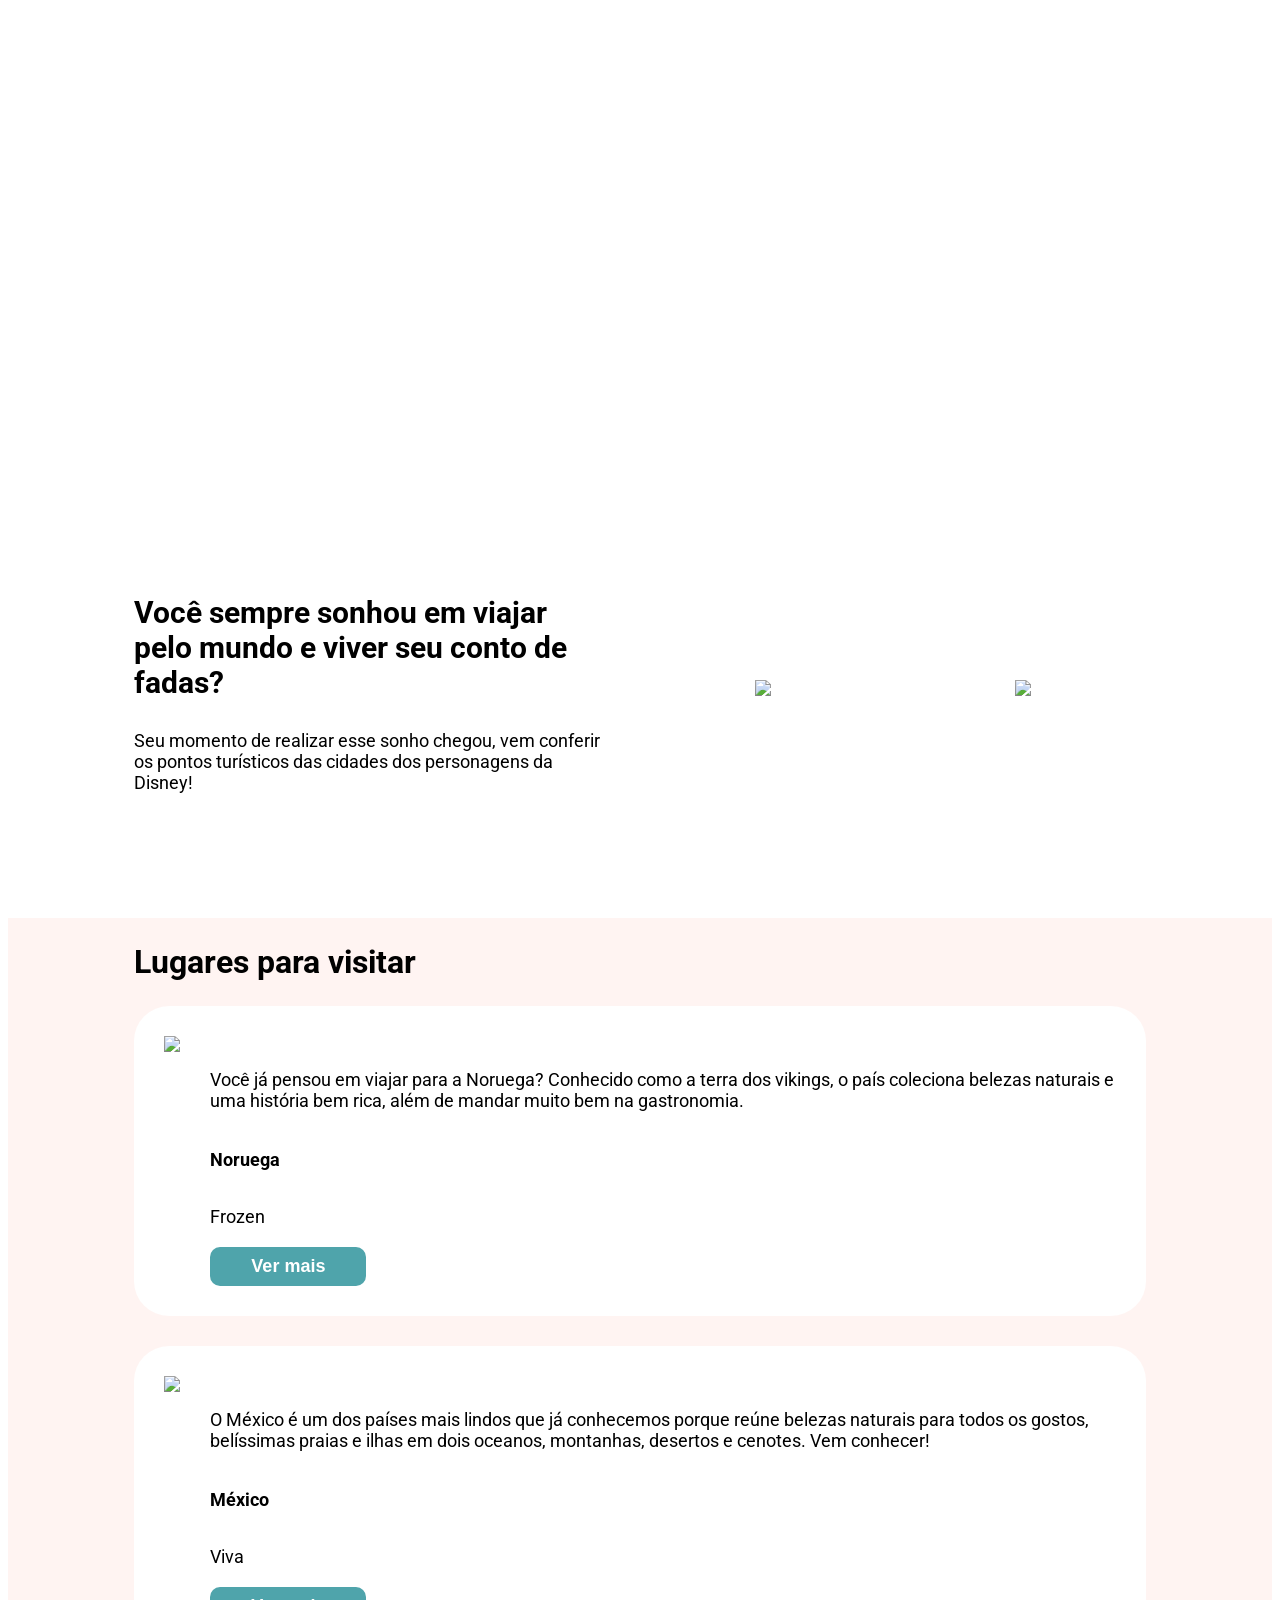
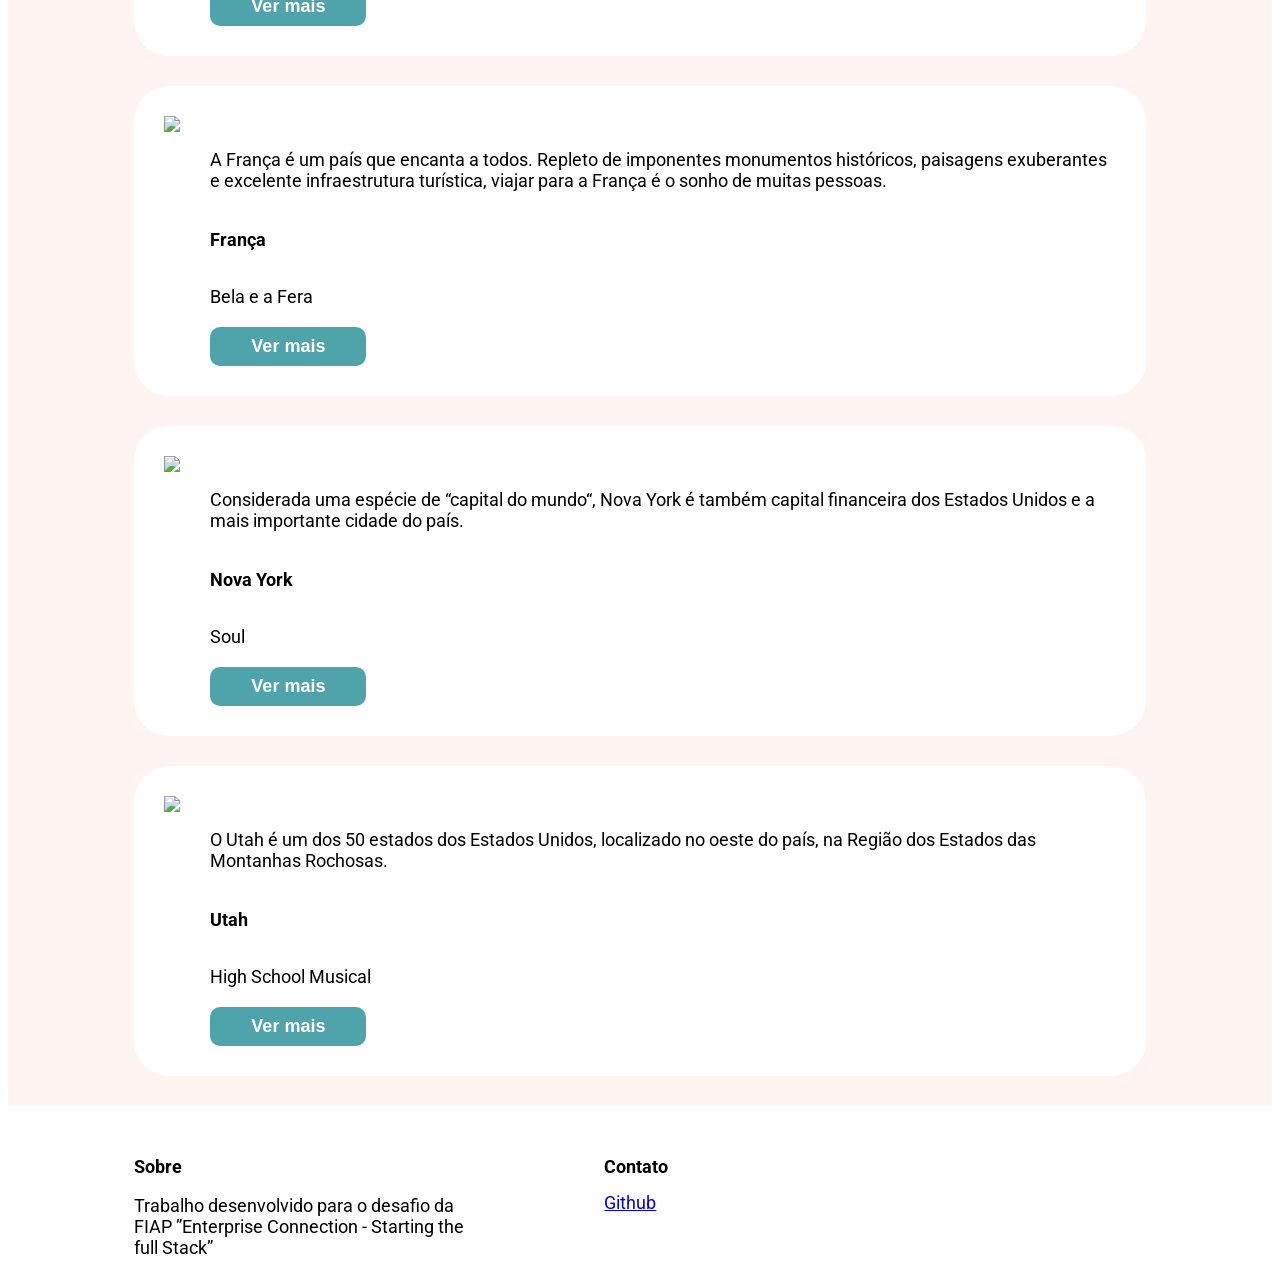
==== index.html @ fb55421d ":sparkles: Finish index style" ====
<!DOCTYPE html>
<html lang="pt-br">
  <head>
    <meta charset="UTF-8" />
    <meta name="viewport" content="width=device-width, initial-scale=1.0" />
    <link rel="stylesheet" href="./styles/reset.css" />
    <link rel="stylesheet" href="./styles/style.css" />
    <link
      href="https://fonts.googleapis.com/css2?family=Roboto:wght@300;400;500;700&display=swap"
      rel="stylesheet"
    />
    <title>Magic Travel</title>
  </head>
  <body>
    <div class="site-header">
      <div class="navbar">
        <a href="index.html">Magic Travel</a>
        <nav class="menu">
          <li><a href="index.html">Home</a></li>
          <li>
            <a
              href="https://github.com/izzysalles/magic-travel"
              target="_blank"
            >
              Contato
            </a>
          </li>
        </nav>
      </div>
    </div>
    <div class="fairy-tale-area">
      <div class="fairy-tale-container">
        <div class="fairy-tale-text">
          <p class="title">
            Você sempre sonhou em viajar pelo mundo e viver seu conto de fadas?
          </p>
          <p class="description">
            Seu momento de realizar esse sonho chegou, vem conferir os pontos
            turísticos das cidades dos personagens da Disney!
          </p>
        </div>
        <div class="images">
          <img src="./images/Girls-disney.png" id="img1" />
          <img src="./images//Castle.png" id="img2" />
        </div>
      </div>
    </div>
    <div class="places-area">
      <div class="places-container">
        <p class="title">Lugares para visitar</p>
        <div class="places">
          <img src="./images/Frozen.png" />
          <div class="places-text">
            <p class="description">
              Você já pensou em viajar para a Noruega? Conhecido como a terra
              dos vikings, o país coleciona belezas naturais e uma história bem
              rica, além de mandar muito bem na gastronomia.
            </p>
            <p class="place">Noruega</p>
            <p class="movie">Frozen</p>
            <button>Ver mais</button>
          </div>
        </div>

        <div class="places">
          <img src="./images/Viva.png" />
          <div class="places-text">
            <p class="description">
              O México é um dos países mais lindos que já conhecemos porque
              reúne belezas naturais para todos os gostos, belíssimas praias e
              ilhas em dois oceanos, montanhas, desertos e cenotes. Vem
              conhecer!
            </p>
            <p class="place">México</p>
            <p class="movie">Viva</p>
            <button>Ver mais</button>
          </div>
        </div>

        <div class="places">
          <img src="./images/Bela.png" />
          <div class="places-text">
            <p class="description">
              A França é um país que encanta a todos. Repleto de imponentes
              monumentos históricos, paisagens exuberantes e excelente
              infraestrutura turística, viajar para a França é o sonho de muitas
              pessoas.
            </p>
            <p class="place">França</p>
            <p class="movie">Bela e a Fera</p>
            <button href="./pages/france.html">Ver mais</button>
          </div>
        </div>

        <div class="places">
          <img src="./images/Soul.png" />
          <div class="places-text">
            <p class="description">
              Considerada uma espécie de “capital do mundo“, Nova York é também
              capital financeira dos Estados Unidos e a mais importante cidade
              do país.
            </p>
            <p class="place">Nova York</p>
            <p class="movie">Soul</p>
            <button>Ver mais</button>
          </div>
        </div>

        <div class="places">
          <img src="./images/High-school.png" />
          <div class="places-text">
            <p class="description">
              O Utah é um dos 50 estados dos Estados Unidos, localizado no oeste
              do país, na Região dos Estados das Montanhas Rochosas.
            </p>
            <p class="place">Utah</p>
            <p class="movie">High School Musical</p>
            <button>Ver mais</button>
          </div>
        </div>
      </div>
    </div>
  </body>
  <footer>
    <div class="footer-content">
      <div class="about">
        <p class="title">Sobre</p>
        <p class="description">
          Trabalho desenvolvido para o desafio da FIAP ”Enterprise Connection -
          Starting the full Stack”
        </p>
      </div>
      <div class="contact">
        <p class="title">Contato</p>
        <a class="description" href="#">Github</a>
      </div>
    </div>
  </footer>
</html>
---- styles/style.css ----
@media only screen and (max-width: 1200px) {
  .images {
    width: auto !important;
  }
  
  .images #img2 {
    display: none;
  }
}

@media only screen and (max-width: 850px) {
  
}

body, footer {
  font-family:'Roboto', Arial, Helvetica, sans-serif;
}

.site-header {
  background: url("../images/Castle-background.png") no-repeat center;
  background-size: cover;
  width: 100%;
  height: 450px;
  box-sizing: border-box;
  display: grid;
  grid-template-columns: 10% 80% 10%;
}

.site-header a {
  font-size: 36px;
  color: #ffffff;
  font-weight: 700;
  text-decoration: none;
  margin-top: 30px;
}

.navbar {
  grid-column-start: 2;
  height: 12%;
  display: flex;
  align-items: center;
}

nav {
  flex: 1;
  text-align: right;
}

nav, ul, li {
  list-style: none;
  display: inline-block;
  margin-left: 60px;
}

.menu a {
  font-size: 20px;
  font-weight: 500;
  display: inline-block;
}

.fairy-tale-area {
  width: 100%;
  height: 460px;
  box-sizing: border-box;
  display: grid;
  grid-template-columns: 10% 80% 10%;
}

.fairy-tale-container {
  grid-column-start: 2;
  width: 100%;
  height: 100%;
  display: flex;
  box-sizing: border-box;
  align-items: center;
  justify-content: center;
}

.fairy-tale-container .images {
  width: 100%;
  display: flex;
  justify-content: space-around;
  padding-left: 30px;
}

.fairy-tale-container img:hover {
  opacity: 0.8;
}

.fairy-tale-container .title {
  display: flex;
  font-size: 30px;
  color: #000000;
  font-weight: 700;
  width: 100%;
}

.fairy-tale-container .description {
  font-size: 18px;
  color: #000000;
  font-weight: 400;
  margin-top: 24px;
  width: 100%;
  line-height: 21px;
}

.images #img2 {
  margin-left: 15px;
}

.places-area {
  width: 100%;
  box-sizing: border-box;
  display: grid;
  grid-template-columns: 10% 80% 10%;
  background-color: #FFF4F2;
}

.places-container {
  grid-column-start: 2;
  width: 100%;
  height: 100%;
  display: flex;
  flex-direction: column;
  box-sizing: border-box;
  align-items: flex-start;
}

.places-container .title {
  font-weight: 700;
  font-size: 32px;
  margin-top: 25px;
  margin-bottom: 25px;
}

.places {
  width: 100%;
  display: flex;
  padding: 30px;
  border-radius: 35px;
  background-color: #ffffff;
  margin-bottom: 30px;
  box-sizing: border-box;
}

.places img:hover {
  opacity: 0.8;
}

.places .places-text {
  margin-left: 30px;
  padding-top: 15px;
  display: flex;
  flex-direction: column;
  font-size: 18px;
  line-height: 21px;
}

.places-text .description {
  margin-bottom: 20px;
}

.places-text .place {
  font-weight: 700;
}

.places-text .movie {
  margin-bottom: 20px;
}

.places-text button {
  background-color: #4FA4AB;
  color: #ffffff;
  font-size: 18px;
  font-weight: 700;
  width: 156px;
  height: 39px;
  border: none;
  border-radius: 10px;
  cursor: pointer;
}

.places-text button:hover {
  opacity: 0.8;
}

footer {
  width: 100%;
  box-sizing: border-box;
  display: grid;
  grid-template-columns: 10% 80% 10%;
}

footer .footer-content {
  grid-column-start: 2;
  box-sizing: border-box ;
  padding-top: 32px;
  width: 100%;
  height: 150px;
  display: flex;
  font-size: 18px;
}

footer .about {
  width: 350px;
}

footer .contact {
  margin-left: 120px;
  width: 350px;
}

footer .title {
  font-weight: 700;
  margin-bottom: 15px;
}
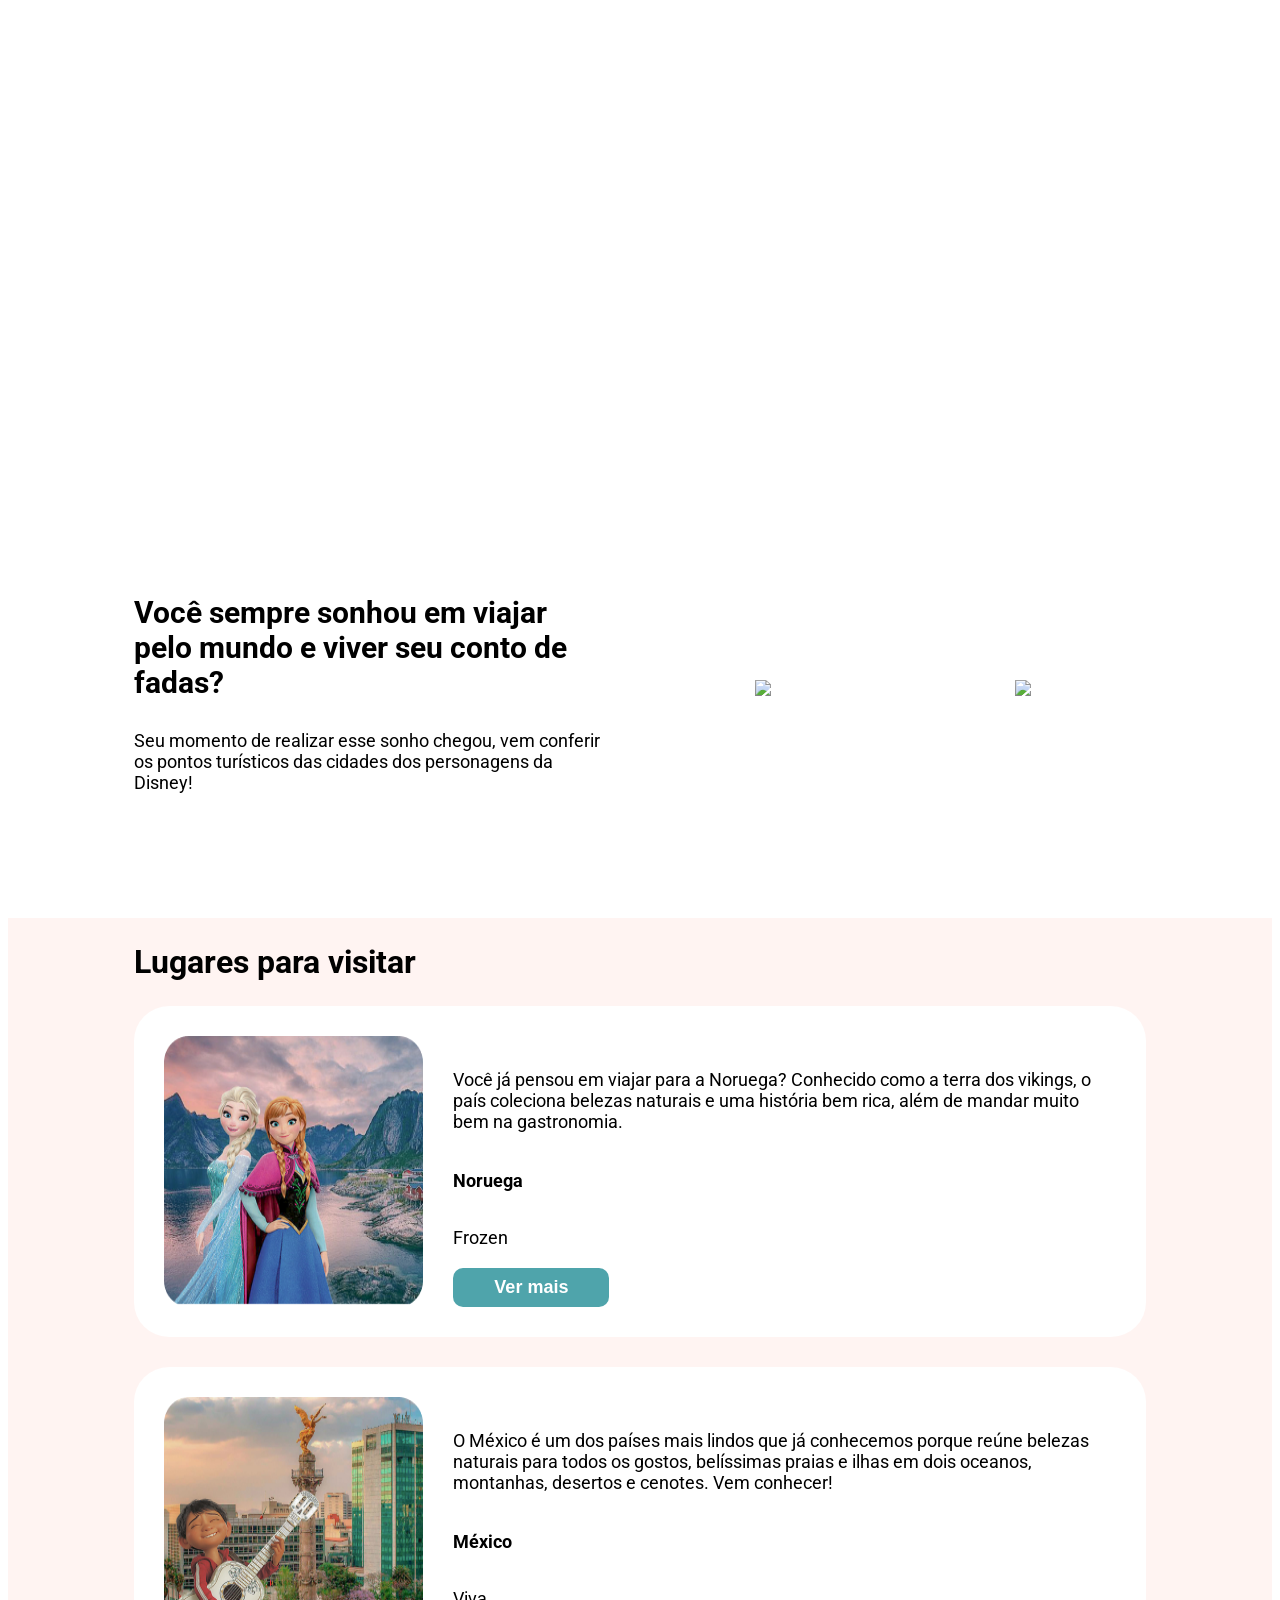
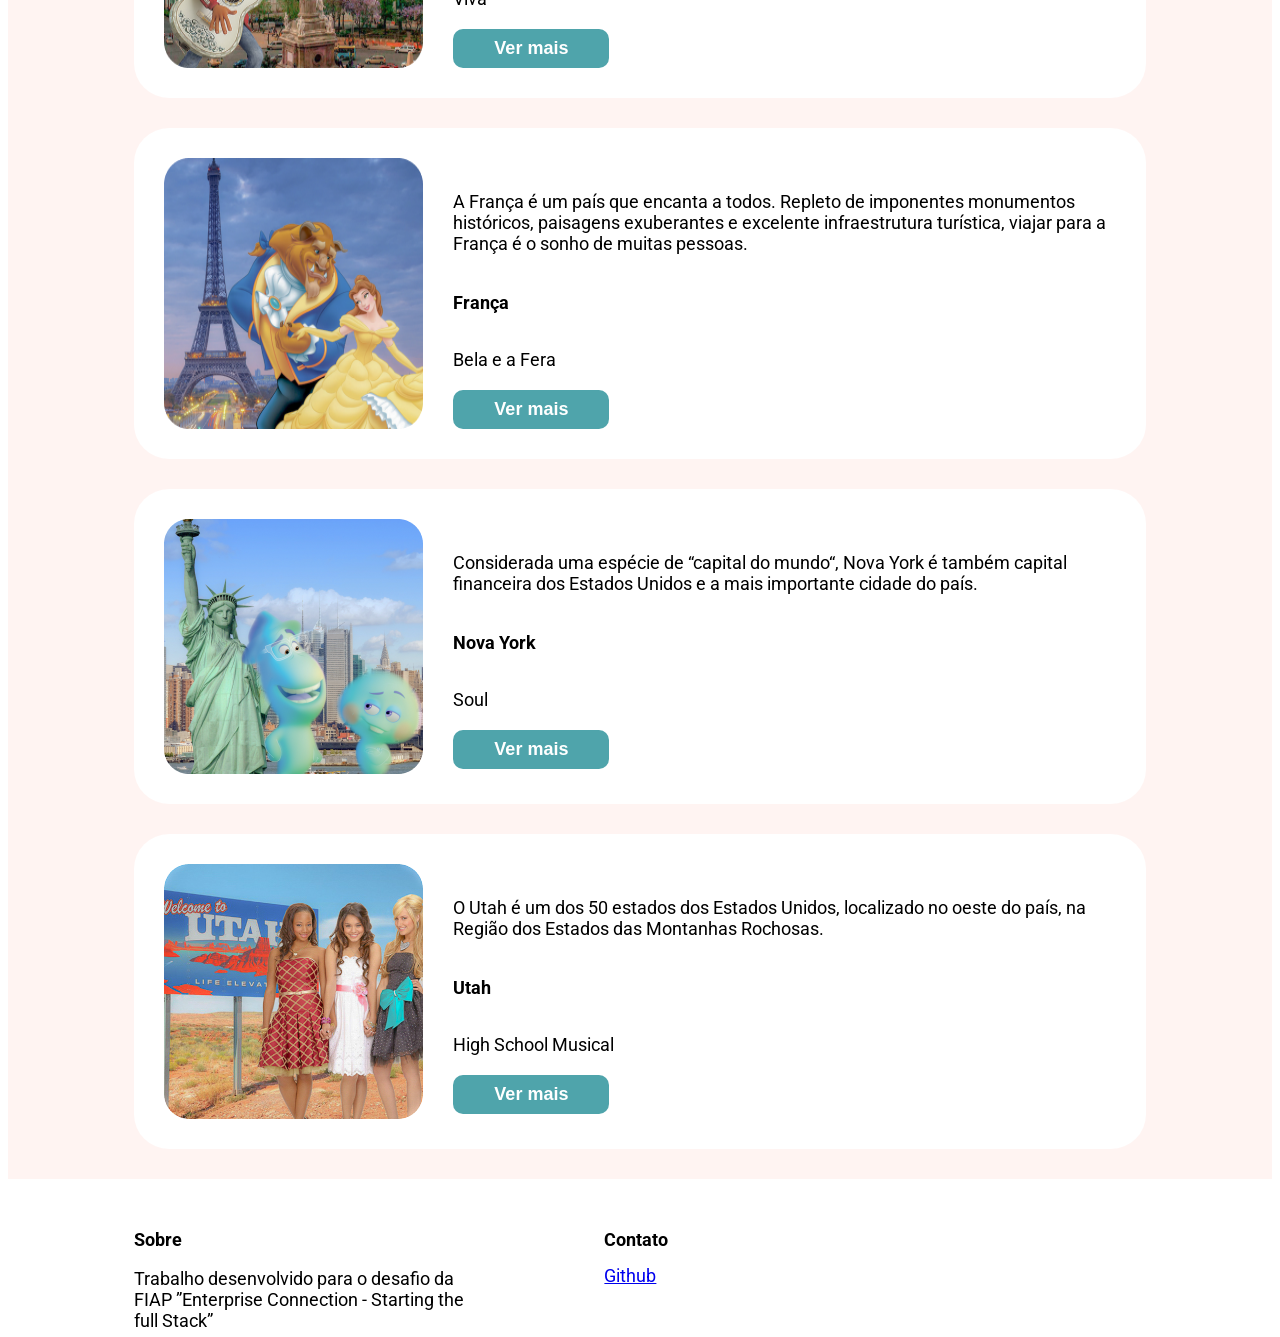
==== commit 5ddae0dd: "Create secondary pages" ====
--- a/index.html
+++ b/index.html
@@ -16,7 +16,7 @@
       <div class="navbar">
         <a href="index.html">Magic Travel</a>
         <nav class="menu">
-          <li><a href="index.html">Home</a></li>
+          <li><a href="#">Home</a></li>
           <li>
             <a
               href="https://github.com/izzysalles/magic-travel"
@@ -58,7 +58,7 @@
             </p>
             <p class="place">Noruega</p>
             <p class="movie">Frozen</p>
-            <button>Ver mais</button>
+            <button onclick="window.location.href='./pages/norway.html';">Ver mais</button>
           </div>
         </div>
 
@@ -88,7 +88,7 @@
             </p>
             <p class="place">França</p>
             <p class="movie">Bela e a Fera</p>
-            <button href="./pages/france.html">Ver mais</button>
+            <button onclick="window.location.href='./pages/france.html';">Ver mais</button>
           </div>
         </div>
 
@@ -102,7 +102,7 @@
             </p>
             <p class="place">Nova York</p>
             <p class="movie">Soul</p>
-            <button>Ver mais</button>
+            <button onclick="window.location.href='./pages/new-york.html';">Ver mais</button>
           </div>
         </div>
 
